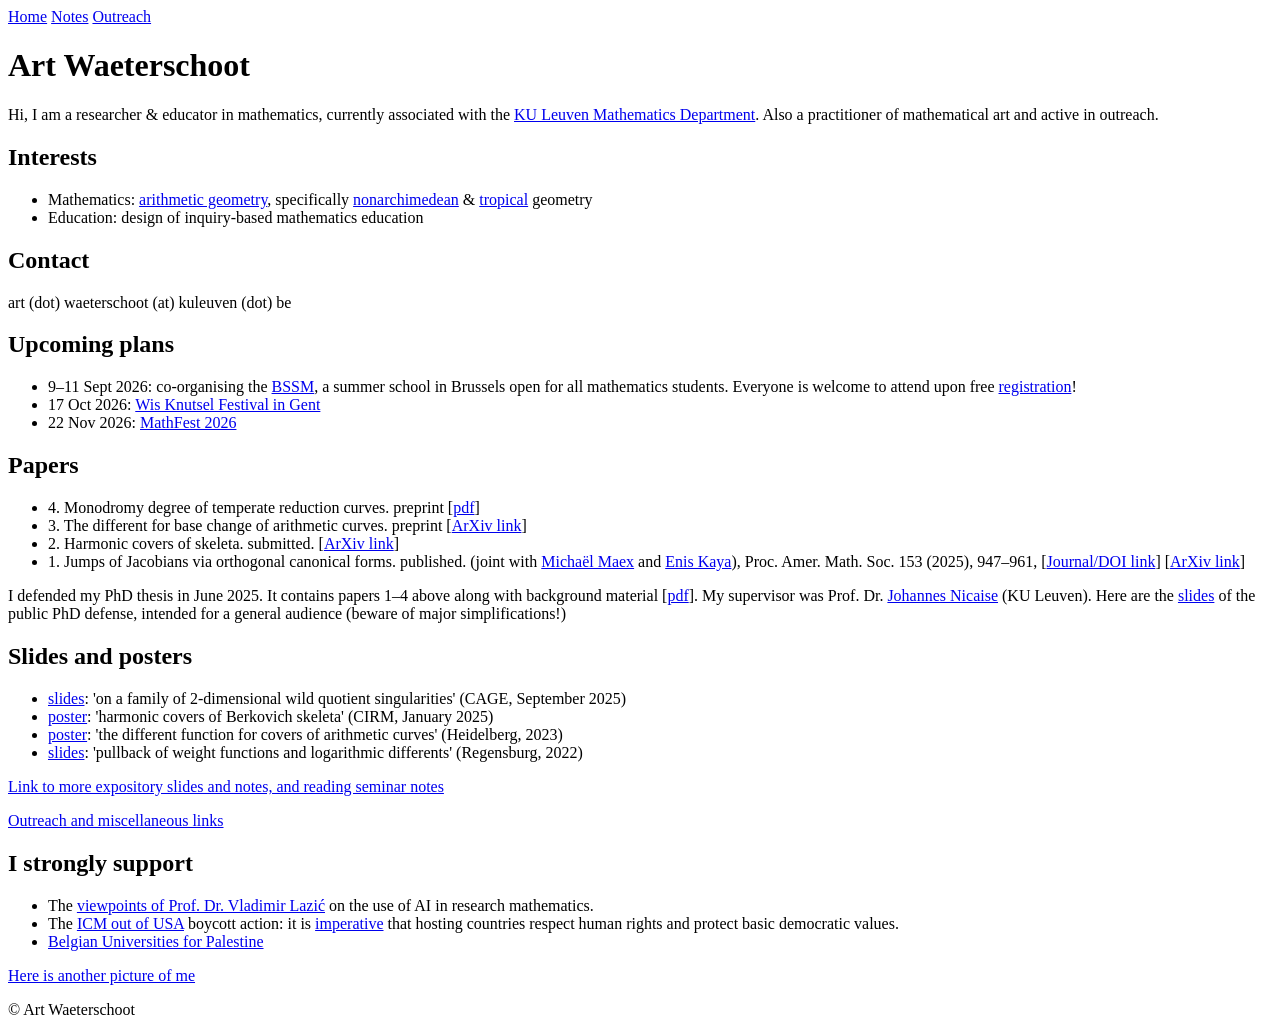
==== index.html @ ec07fb61 "Create index.html" ====
<!DOCTYPE html>
<html lang="en">
<head>
<meta charset="UTF-8">
<title>Art Waeterschoot</title>
<link rel="stylesheet" href="style.css">
</head>
<body>

<nav>
  <a href="index.html">Home</a>
  <a href="notes.html">Notes</a>
  <a href="outreach.html">Outreach</a>
</nav>

<h1>Art Waeterschoot</h1>

<p>Hi, I am a researcher &amp; educator in mathematics, currently associated with the
<a href="https://wis.kuleuven.be/english/welcome">KU Leuven Mathematics Department</a>.
Also a practitioner of mathematical art and active in outreach.</p>

<h2>Interests</h2>
<ul>
  <li>Mathematics: <a href="https://en.wikipedia.org/wiki/Arithmetic_geometry">arithmetic geometry</a>, specifically <a href="https://achinger.impan.pl/lecture20f.html">nonarchimedean</a> &amp; <a href="https://en.wikipedia.org/wiki/Tropical_geometry">tropical</a> geometry</li>
  <li>Education: design of inquiry-based mathematics education</li>
</ul>

<h2>Contact</h2>
<p class="contact">art (dot) waeterschoot (at) kuleuven (dot) be</p>

<h2>Upcoming plans</h2>
<ul>
  <li>9&ndash;11 Sept 2026: co-organising the <a href="https://bssm.ulb.ac.be/en/program.php">BSSM</a>, a summer school in Brussels open for all mathematics students. Everyone is welcome to attend upon free <a href="https://bssm.ulb.ac.be/en/program.php">registration</a>!</li>
  <li>17 Oct 2026: <a href="https://wisknutselfestival.be/">Wis Knutsel Festival in Gent</a></li>
  <li>22 Nov 2026: <a href="https://platformwiskunde.be/mathfest-2026/">MathFest 2026</a></li>
</ul>

<h2>Papers</h2>
<ul>
  <li>4. Monodromy degree of temperate reduction curves. preprint [<a href="https://drive.google.com/file/d/1M4DdERhjg61In66BywOoRIv9bXj4CHa_/view?usp=drive_link">pdf</a>]</li>
  <li>3. The different for base change of arithmetic curves. preprint [<a href="https://arxiv.org/abs/2504.16543">ArXiv link</a>]</li>
  <li>2. Harmonic covers of skeleta. submitted. [<a href="https://arxiv.org/abs/2503.13875">ArXiv link</a>]</li>
  <li>1. Jumps of Jacobians via orthogonal canonical forms. published. (joint with <a href="https://sites.google.com/view/michaelmaex">Micha&euml;l Maex</a> and <a href="https://sites.google.com/view/eniskaya/home">Enis Kaya</a>), Proc. Amer. Math. Soc. 153 (2025), 947&ndash;961, [<a href="https://www.ams.org/journals/proc/0000-000-00/S0002-9939-2025-17067-8/?active=current">Journal/DOI link</a>] [<a href="https://arxiv.org/abs/2308.10241">ArXiv link</a>]</li>
</ul>

<p>I defended my PhD thesis in June 2025. It contains papers 1&ndash;4 above along with background material
[<a href="https://drive.google.com/file/d/1YCsmgxCKl8oJUlzFCjaykdMONYaGMcLX/view?usp=drive_link">pdf</a>].
My supervisor was Prof. Dr. <a href="https://perswww.kuleuven.be/~u0025871/">Johannes Nicaise</a> (KU Leuven).
Here are the <a href="https://drive.google.com/file/d/1gDSkQ_dRCWjrPIzN0CxVvJQ1qH5VWoUp/view?usp=drive_link">slides</a>
of the public PhD defense, intended for a general audience (beware of major simplifications!)</p>

<h2>Slides and posters</h2>
<ul>
  <li><a href="https://drive.google.com/file/d/1RXq5lth-6wga-Q6sN1mpntXo63R3SXLV/view?usp=sharing">slides</a>: 'on a family of 2-dimensional wild quotient singularities' (CAGE, September 2025)</li>
  <li><a href="https://drive.google.com/file/d/1DNzHpopPA5EV6Xj1UV_KgRCO7XWXImw7/view?usp=sharing">poster</a>: 'harmonic covers of Berkovich skeleta' (CIRM, January 2025)</li>
  <li><a href="https://drive.google.com/file/d/1hKp1VNlyDiV0J9sGjd3I3c70O2fQxXVx/view?usp=sharing">poster</a>: 'the different function for covers of arithmetic curves' (Heidelberg, 2023)</li>
  <li><a href="https://drive.google.com/file/d/1L_mGMnKQSWPWDgHBEOE0FGEjM3DzQnwt/view?usp=sharing">slides</a>: 'pullback of weight functions and logarithmic differents' (Regensburg, 2022)</li>
</ul>

<p><a href="https://sites.google.com/d/1IY8T71wJiHauVTY18TRzrWiKy1kldEo5/p/1Mwu7uzI4VSRTEEjm6ok-6EA-lcbP9-cB/edit">Link to more expository slides and notes, and reading seminar notes</a></p>

<p><a href="outreach.html">Outreach and miscellaneous links</a></p>

<h2>I strongly support</h2>
<ul>
  <li>The <a href="https://www.uni-saarland.de/lehrstuhl/lazic/prof-dr-vladimir-lazic/vladimir-lazic-where-i-stand-on-ai.html">viewpoints of Prof. Dr. Vladimir Lazi&#263;</a> on the use of AI in research mathematics.</li>
  <li>The <a href="https://sites.google.com/view/icm2026boycott/home?authuser=0">ICM out of USA</a> boycott action: it is <a href="https://icm2022boycott.org/">imperative</a> that hosting countries respect human rights and protect basic democratic values.</li>
  <li><a href="https://belgianuniversitiesforpalestine.wordpress.com/">Belgian Universities for Palestine</a></li>
</ul>

<p><a href="https://sites.google.com/d/1IY8T71wJiHauVTY18TRzrWiKy1kldEo5/p/1plmawlFwH6k1iohMi8RL_FjXhOsGjtlh/edit">Here is another picture of me</a></p>

<footer>
  &copy; Art Waeterschoot
</footer>

</body>
</html>
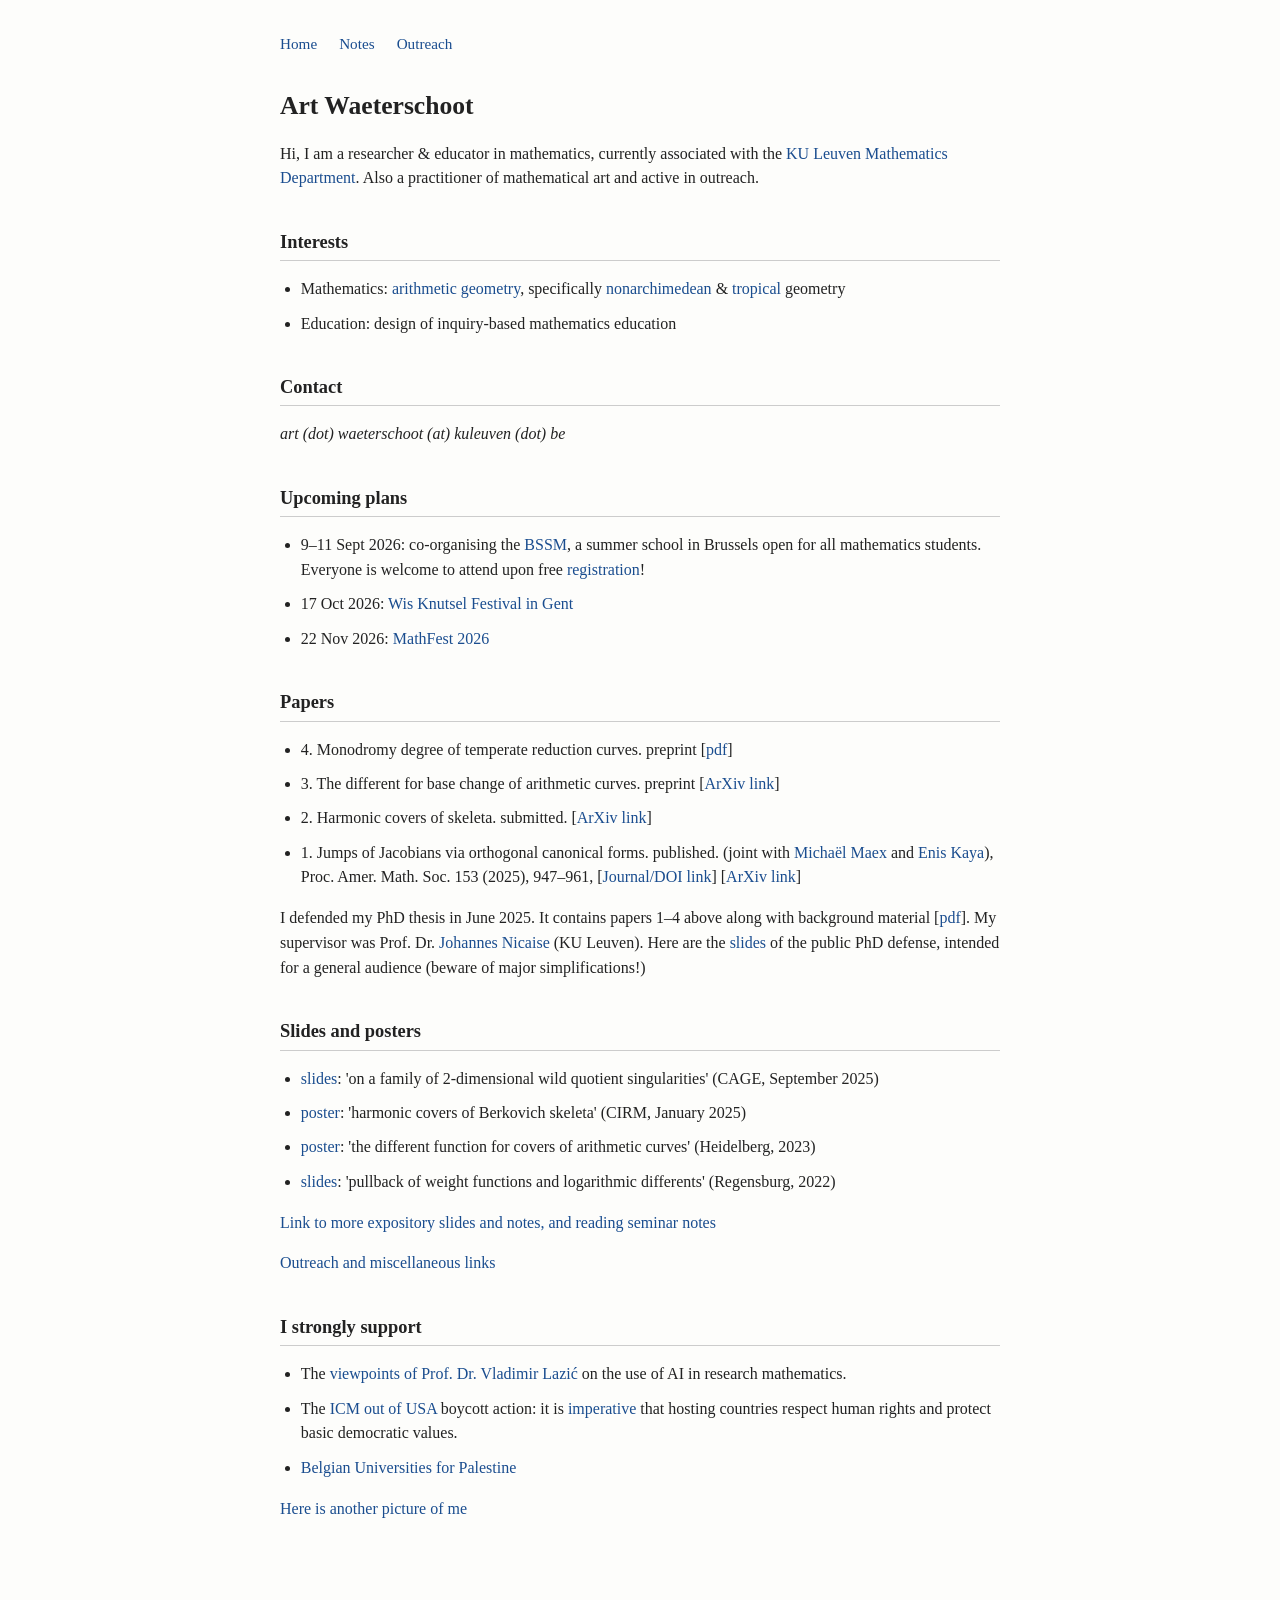
==== commit 8cd1742e: "Update index.html" ====
--- a/index.html
+++ b/index.html
@@ -70,9 +70,6 @@
 
 <p><a href="https://sites.google.com/d/1IY8T71wJiHauVTY18TRzrWiKy1kldEo5/p/1plmawlFwH6k1iohMi8RL_FjXhOsGjtlh/edit">Here is another picture of me</a></p>
 
-<footer>
-  &copy; Art Waeterschoot
-</footer>
 
 </body>
 </html>
--- a/style.css
+++ b/style.css
@@ -0,0 +1,69 @@
+body {
+  font-family: Georgia, 'Times New Roman', serif;
+  max-width: 720px;
+  margin: 0 auto;
+  padding: 2em 1.2em 4em;
+  line-height: 1.55;
+  color: #222;
+  background: #fdfdfb;
+}
+
+h1 {
+  font-size: 1.6em;
+  margin-bottom: 0.2em;
+}
+
+h2 {
+  font-size: 1.15em;
+  margin-top: 2em;
+  border-bottom: 1px solid #ccc;
+  padding-bottom: 0.2em;
+}
+
+nav {
+  margin-bottom: 2em;
+  font-size: 0.95em;
+}
+
+nav a {
+  margin-right: 1.2em;
+}
+
+a {
+  color: #1a4d8f;
+  text-decoration: none;
+}
+
+a:hover {
+  text-decoration: underline;
+}
+
+ul {
+  padding-left: 1.3em;
+}
+
+li {
+  margin-bottom: 0.6em;
+}
+
+.profile-pic {
+  max-width: 220px;
+  border-radius: 6px;
+  float: right;
+  margin: 0 0 1em 1.5em;
+}
+
+.contact {
+  font-style: italic;
+}
+
+footer {
+  margin-top: 3em;
+  font-size: 0.85em;
+  color: #777;
+}
+
+.note {
+  font-size: 0.9em;
+  color: #555;
+}
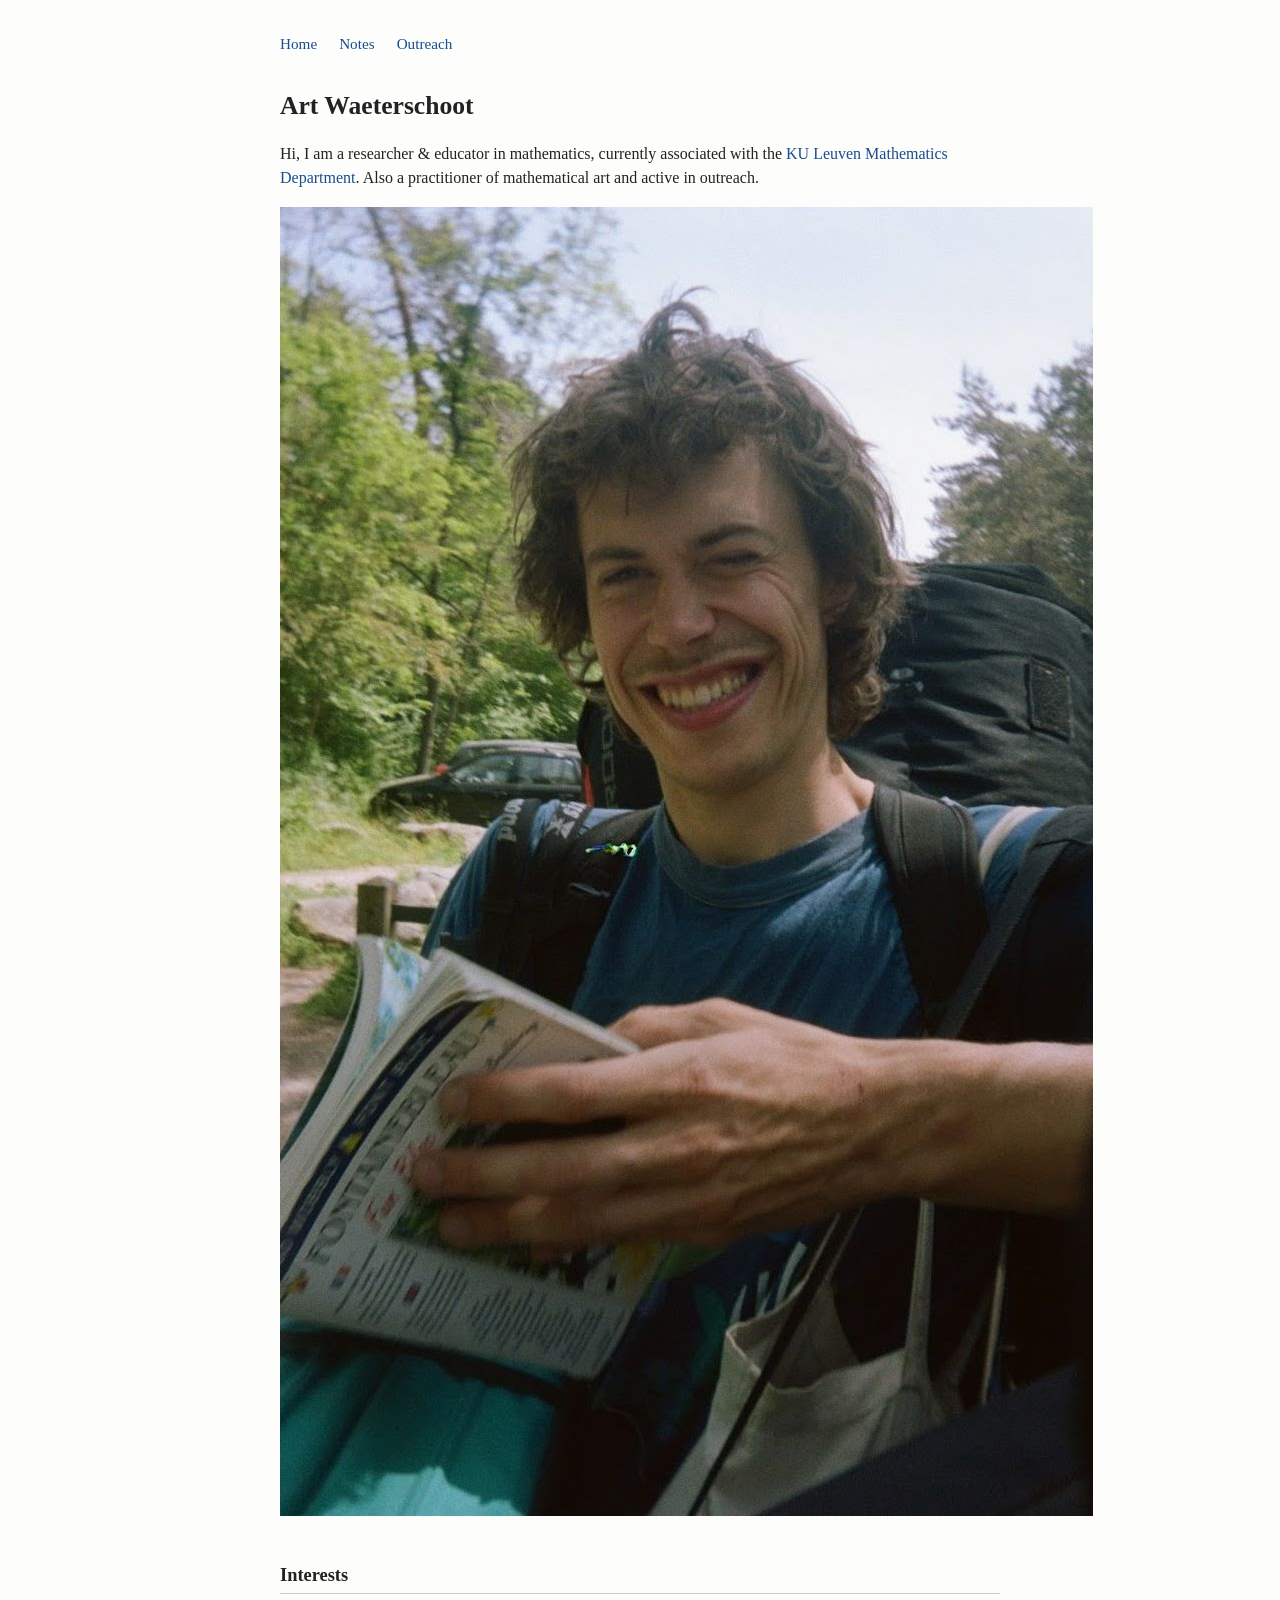
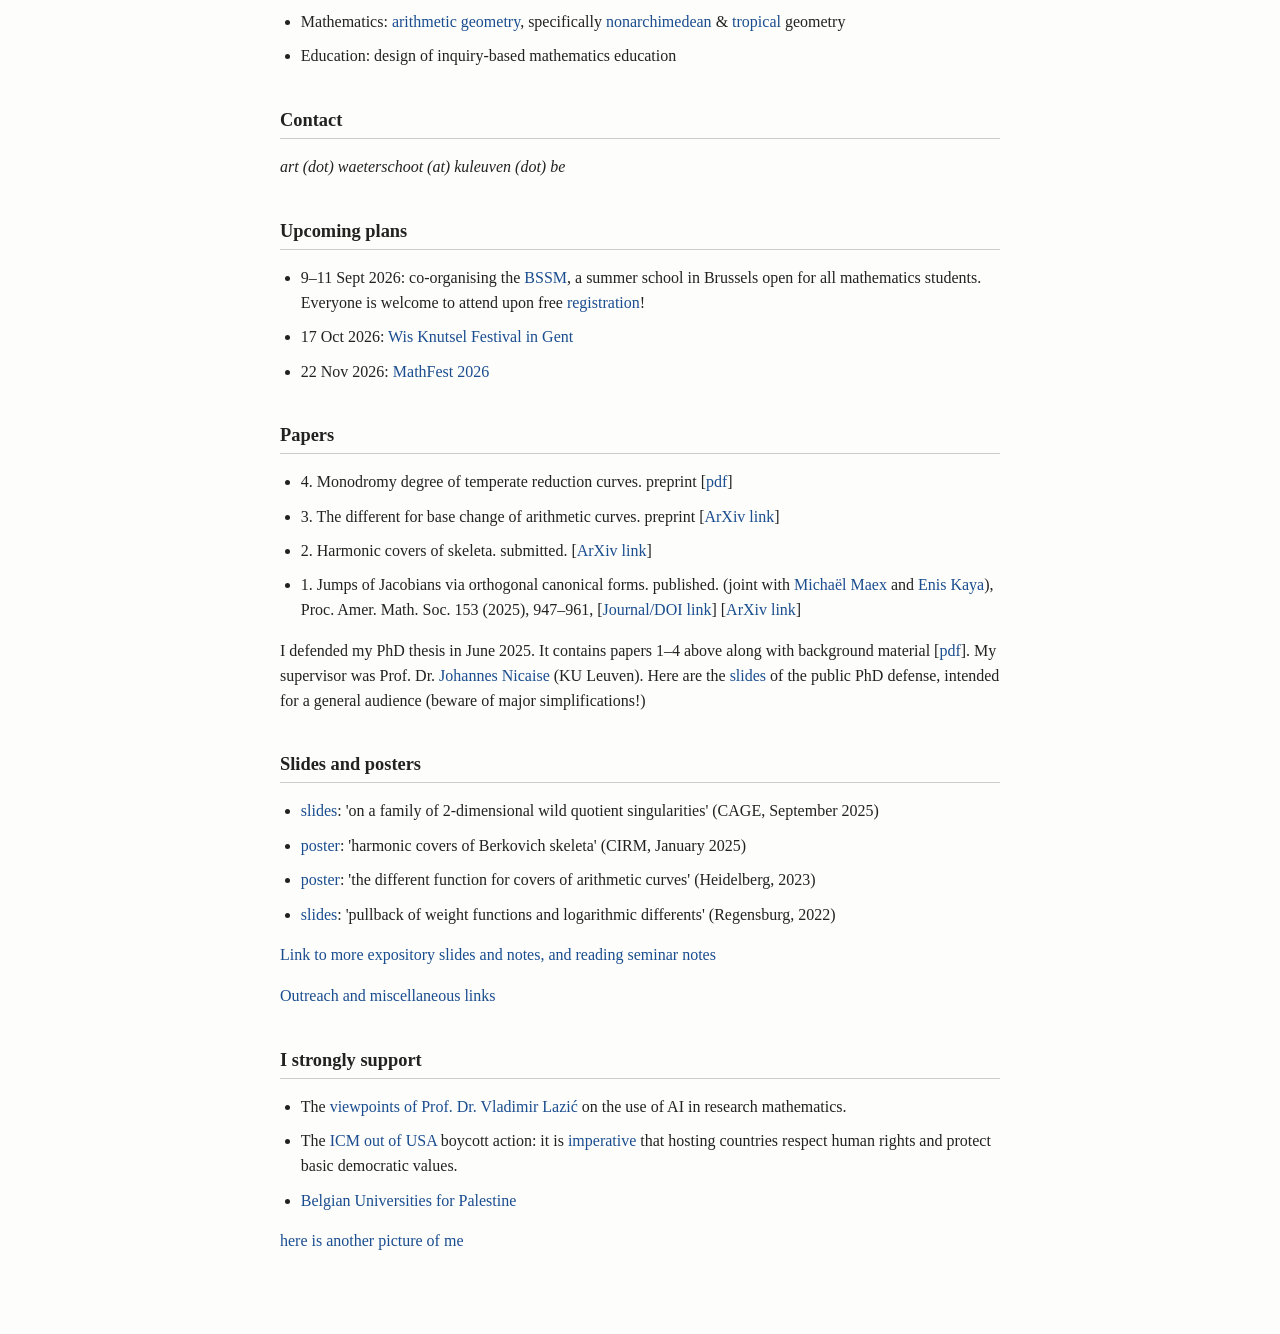
==== commit 3328a1d7: "Update index.html" ====
--- a/index.html
+++ b/index.html
@@ -18,7 +18,8 @@
 <p>Hi, I am a researcher &amp; educator in mathematics, currently associated with the
 <a href="https://wis.kuleuven.be/english/welcome">KU Leuven Mathematics Department</a>.
 Also a practitioner of mathematical art and active in outreach.</p>
-
+  
+<img src="pic.jpg">
 <h2>Interests</h2>
 <ul>
   <li>Mathematics: <a href="https://en.wikipedia.org/wiki/Arithmetic_geometry">arithmetic geometry</a>, specifically <a href="https://achinger.impan.pl/lecture20f.html">nonarchimedean</a> &amp; <a href="https://en.wikipedia.org/wiki/Tropical_geometry">tropical</a> geometry</li>
@@ -68,7 +69,7 @@
   <li><a href="https://belgianuniversitiesforpalestine.wordpress.com/">Belgian Universities for Palestine</a></li>
 </ul>
 
-<p><a href="https://sites.google.com/d/1IY8T71wJiHauVTY18TRzrWiKy1kldEo5/p/1plmawlFwH6k1iohMi8RL_FjXhOsGjtlh/edit">Here is another picture of me</a></p>
+<p><a href="picture.html">here is another picture of me</a></p>
 
 
 </body>
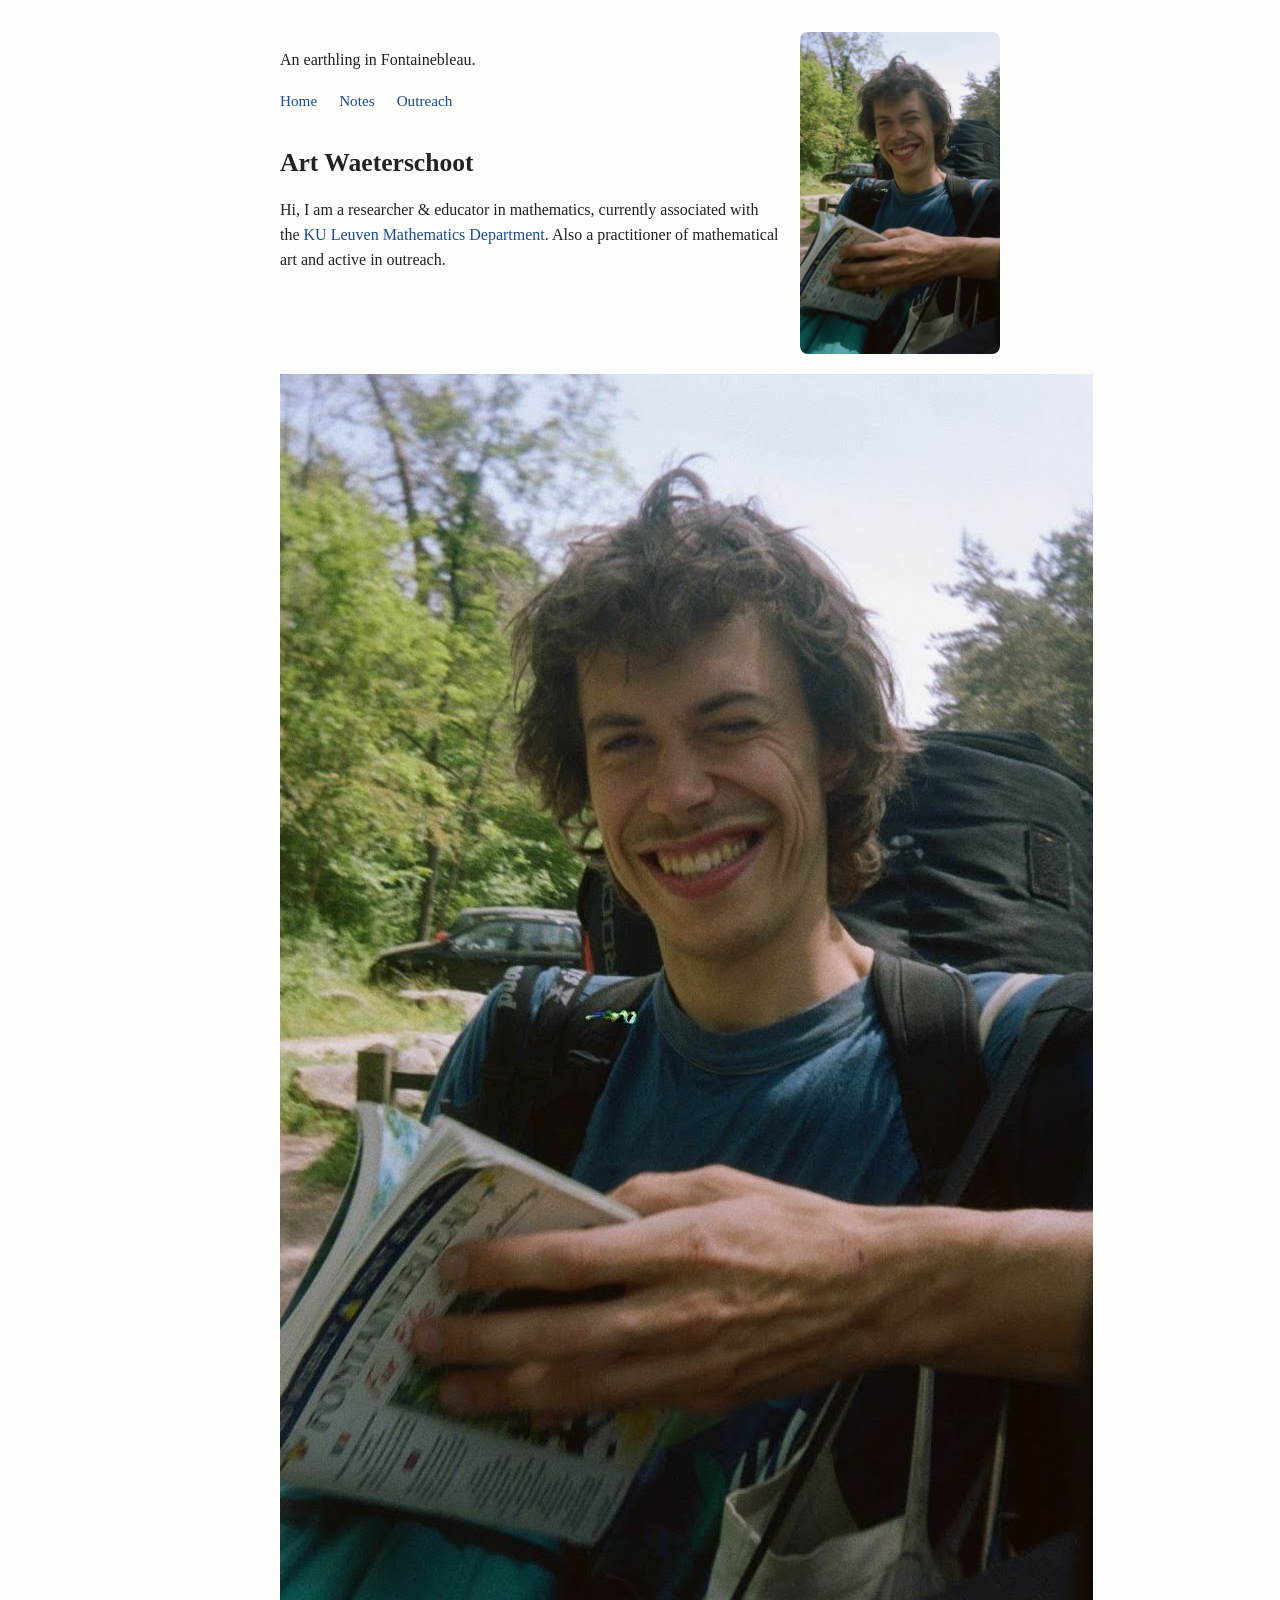
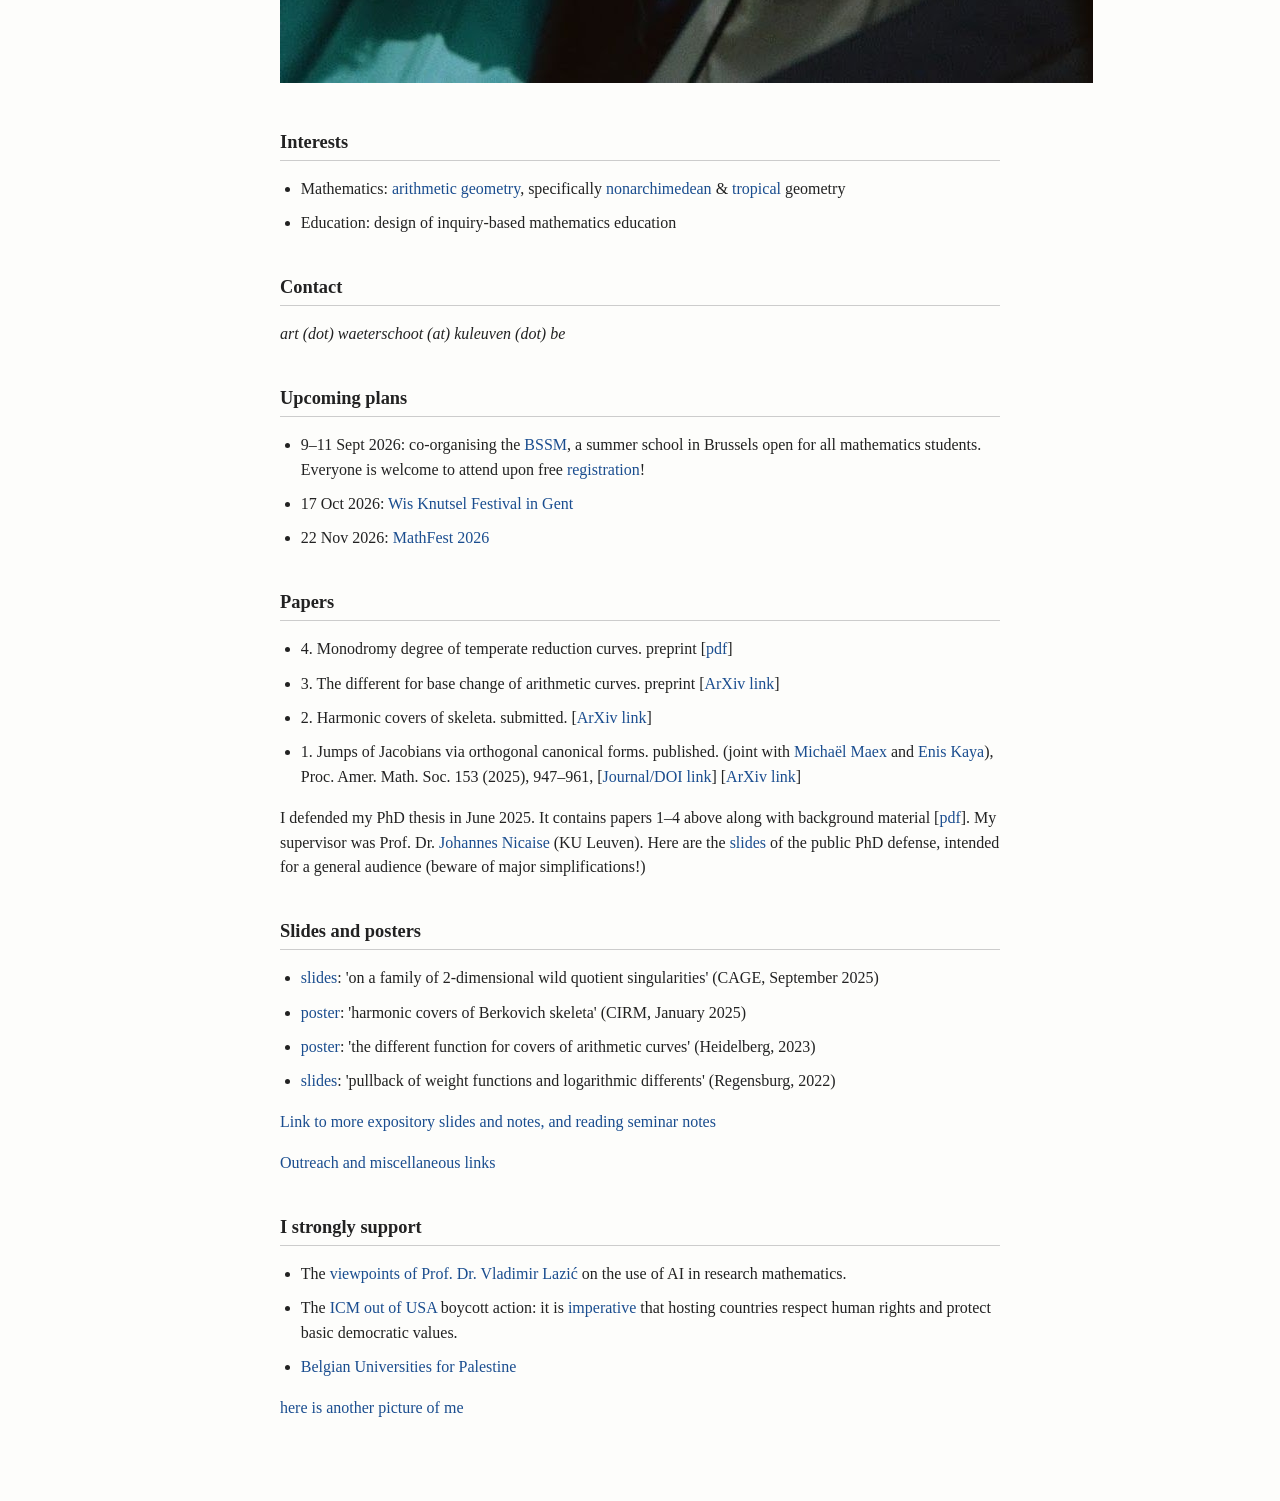
==== commit 95cd9ff2: "Update index.html" ====
--- a/index.html
+++ b/index.html
@@ -4,8 +4,31 @@
 <meta charset="UTF-8">
 <title>Art Waeterschoot</title>
 <link rel="stylesheet" href="style.css">
+   <style>
+        .corner-img {
+            /* Makes the picture smaller while maintaining proportions */
+            width: 200px; 
+            height: auto;
+            
+            /* Pushes the picture nicely to the right corner */
+            float: right; 
+            
+            /* Adds some breathing room so text doesn't touch the image */
+            margin-left: 20px; 
+            margin-bottom: 20px; 
+            
+            /* Optional: makes it look polished */
+            border-radius: 8px; 
+        }
+    </style>
 </head>
+
 <body>
+
+    <img src="pic.jpg" alt="pic" class="corner-img">
+    <p> An earthling in Fontainebleau.</p>
+
+
 
 <nav>
   <a href="index.html">Home</a>
@@ -69,7 +92,7 @@
   <li><a href="https://belgianuniversitiesforpalestine.wordpress.com/">Belgian Universities for Palestine</a></li>
 </ul>
 
-<p><a href="picture.html">here is another picture of me</a></p>
+<p><a href="pic.html">here is another picture of me</a></p>
 
 
 </body>
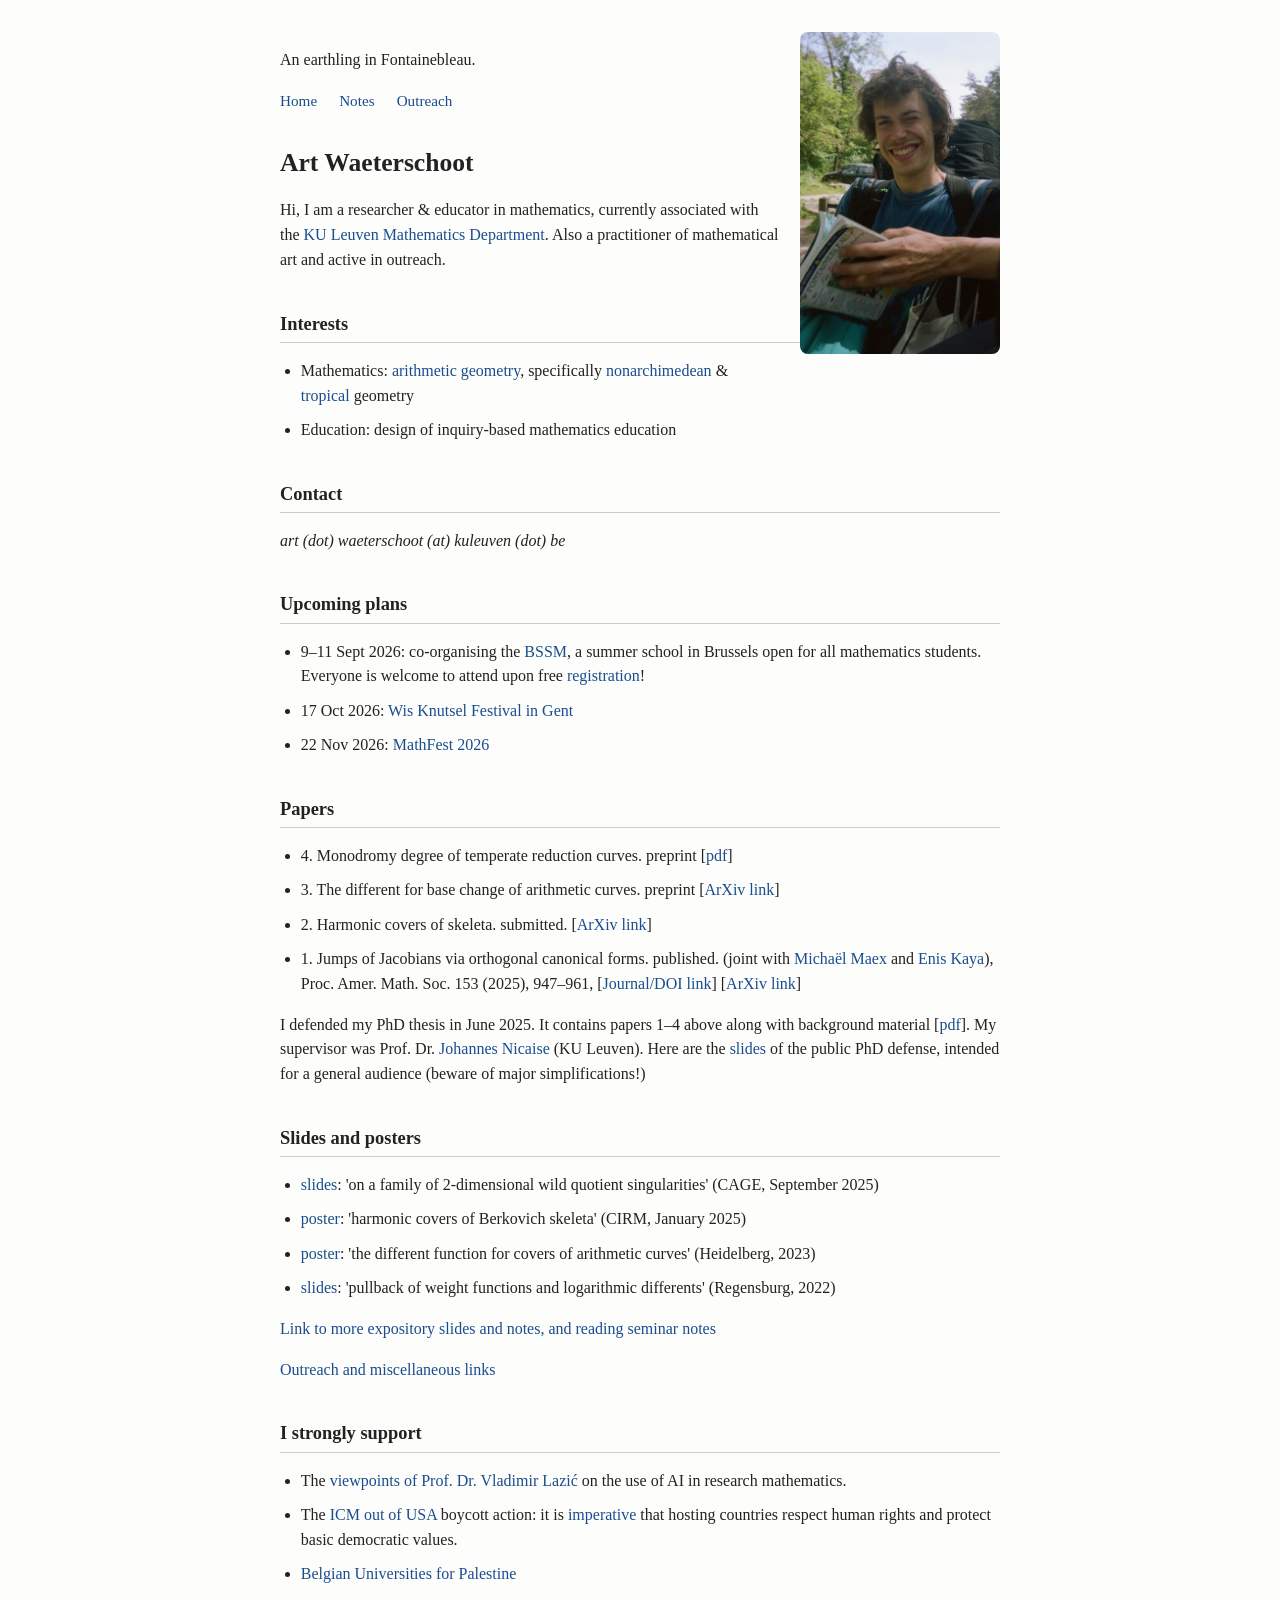
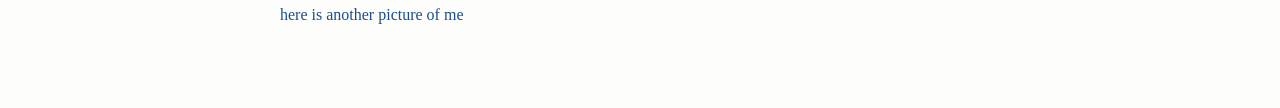
==== commit 20ae149f: "Update index.html" ====
--- a/index.html
+++ b/index.html
@@ -42,7 +42,7 @@
 <a href="https://wis.kuleuven.be/english/welcome">KU Leuven Mathematics Department</a>.
 Also a practitioner of mathematical art and active in outreach.</p>
   
-<img src="pic.jpg">
+
 <h2>Interests</h2>
 <ul>
   <li>Mathematics: <a href="https://en.wikipedia.org/wiki/Arithmetic_geometry">arithmetic geometry</a>, specifically <a href="https://achinger.impan.pl/lecture20f.html">nonarchimedean</a> &amp; <a href="https://en.wikipedia.org/wiki/Tropical_geometry">tropical</a> geometry</li>
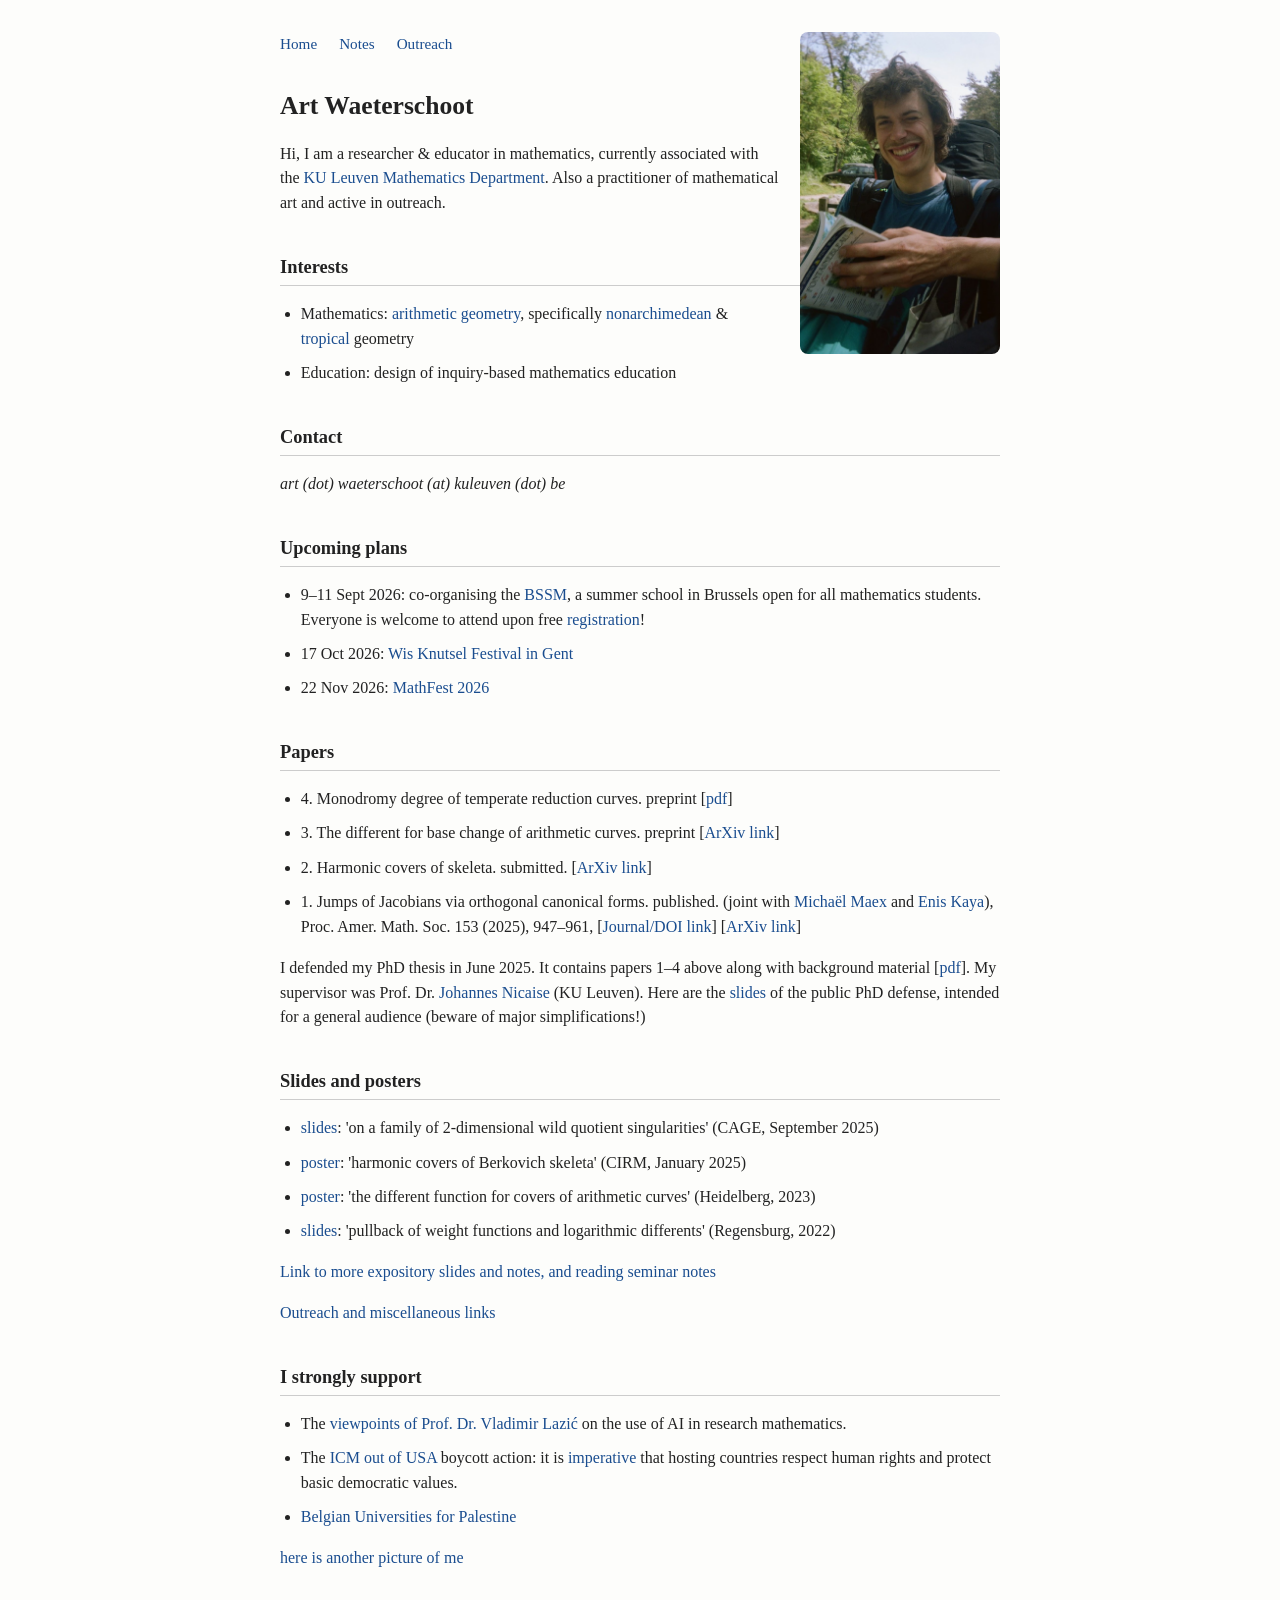
==== commit 4394a578: "Update index.html" ====
--- a/index.html
+++ b/index.html
@@ -26,7 +26,6 @@
 <body>
 
     <img src="pic.jpg" alt="pic" class="corner-img">
-    <p> An earthling in Fontainebleau.</p>
 
 
 
@@ -81,7 +80,7 @@
   <li><a href="https://drive.google.com/file/d/1L_mGMnKQSWPWDgHBEOE0FGEjM3DzQnwt/view?usp=sharing">slides</a>: 'pullback of weight functions and logarithmic differents' (Regensburg, 2022)</li>
 </ul>
 
-<p><a href="https://sites.google.com/d/1IY8T71wJiHauVTY18TRzrWiKy1kldEo5/p/1Mwu7uzI4VSRTEEjm6ok-6EA-lcbP9-cB/edit">Link to more expository slides and notes, and reading seminar notes</a></p>
+<p><a href="notes.html">Link to more expository slides and notes, and reading seminar notes</a></p>
 
 <p><a href="outreach.html">Outreach and miscellaneous links</a></p>
 
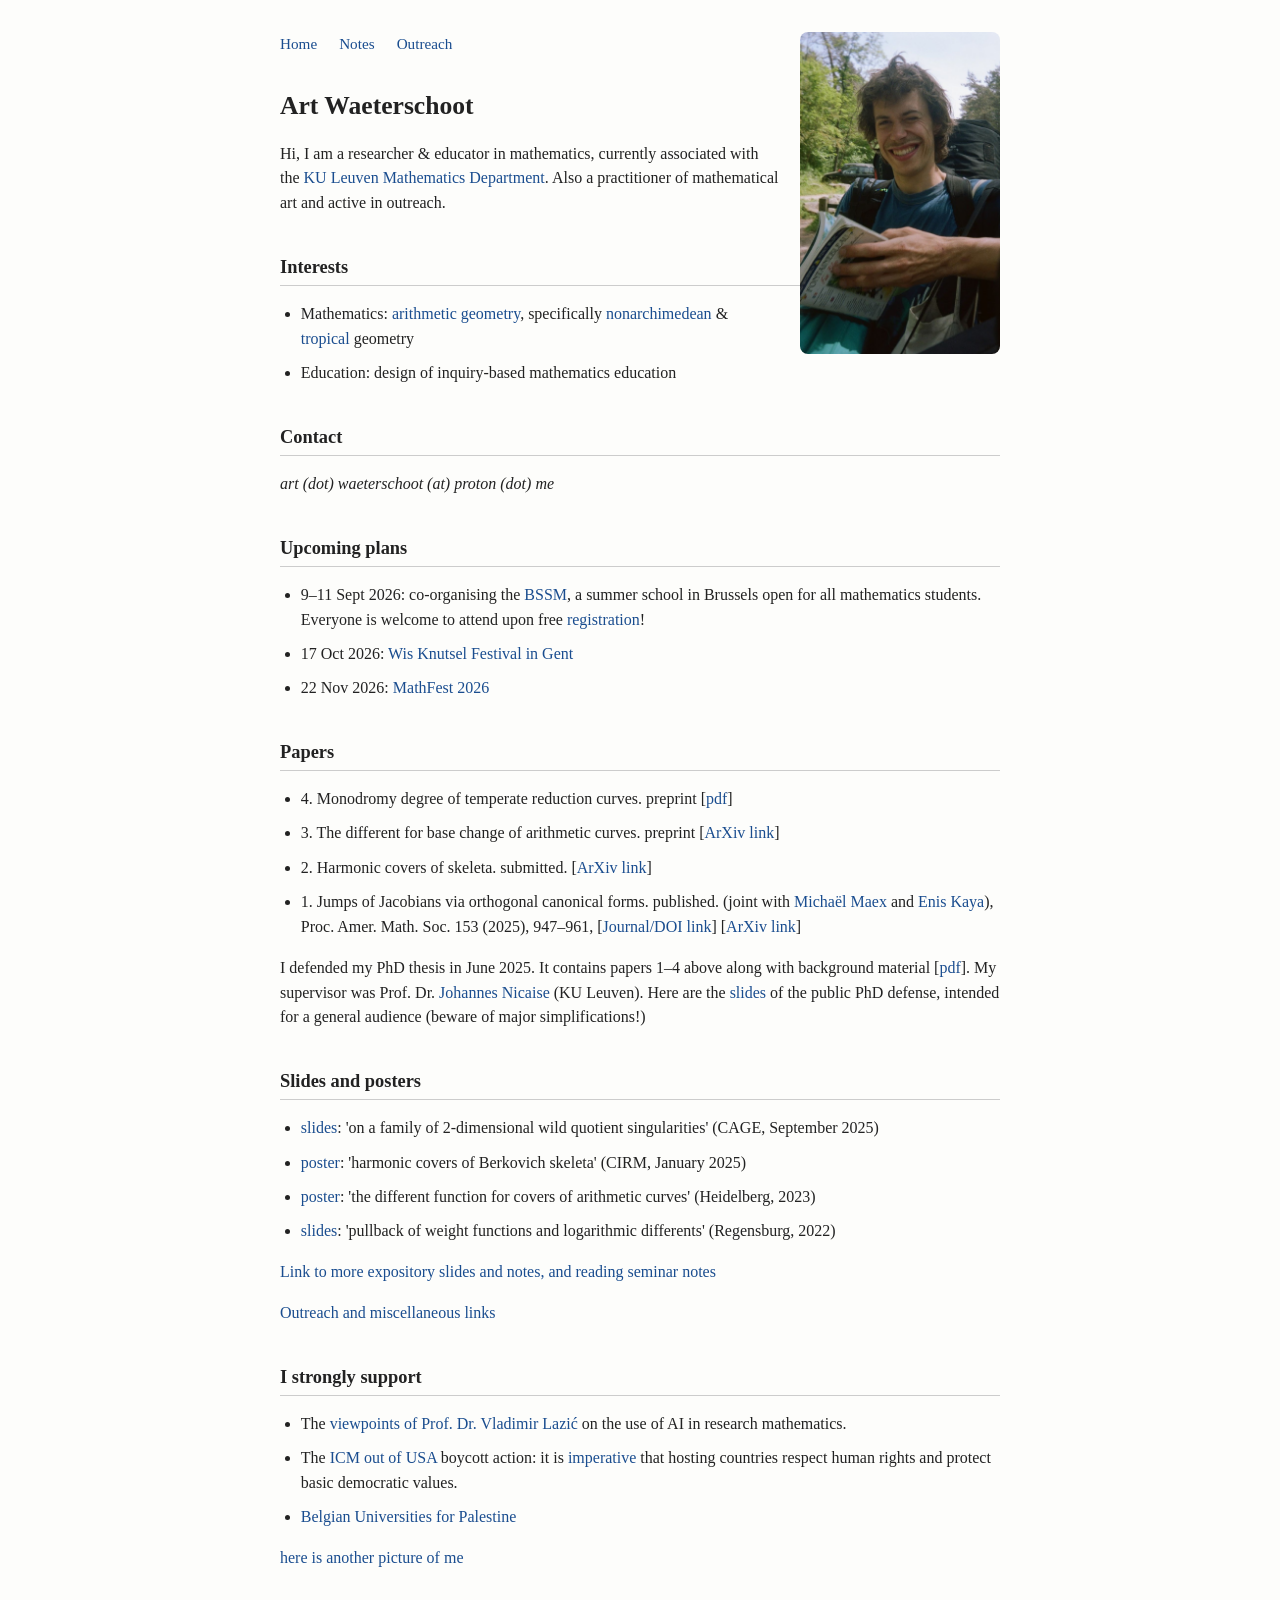
==== commit 4d173c8a: "Update index.html" ====
--- a/index.html
+++ b/index.html
@@ -49,7 +49,7 @@
 </ul>
 
 <h2>Contact</h2>
-<p class="contact">art (dot) waeterschoot (at) kuleuven (dot) be</p>
+<p class="contact">art (dot) waeterschoot (at) proton (dot) me</p>
 
 <h2>Upcoming plans</h2>
 <ul>
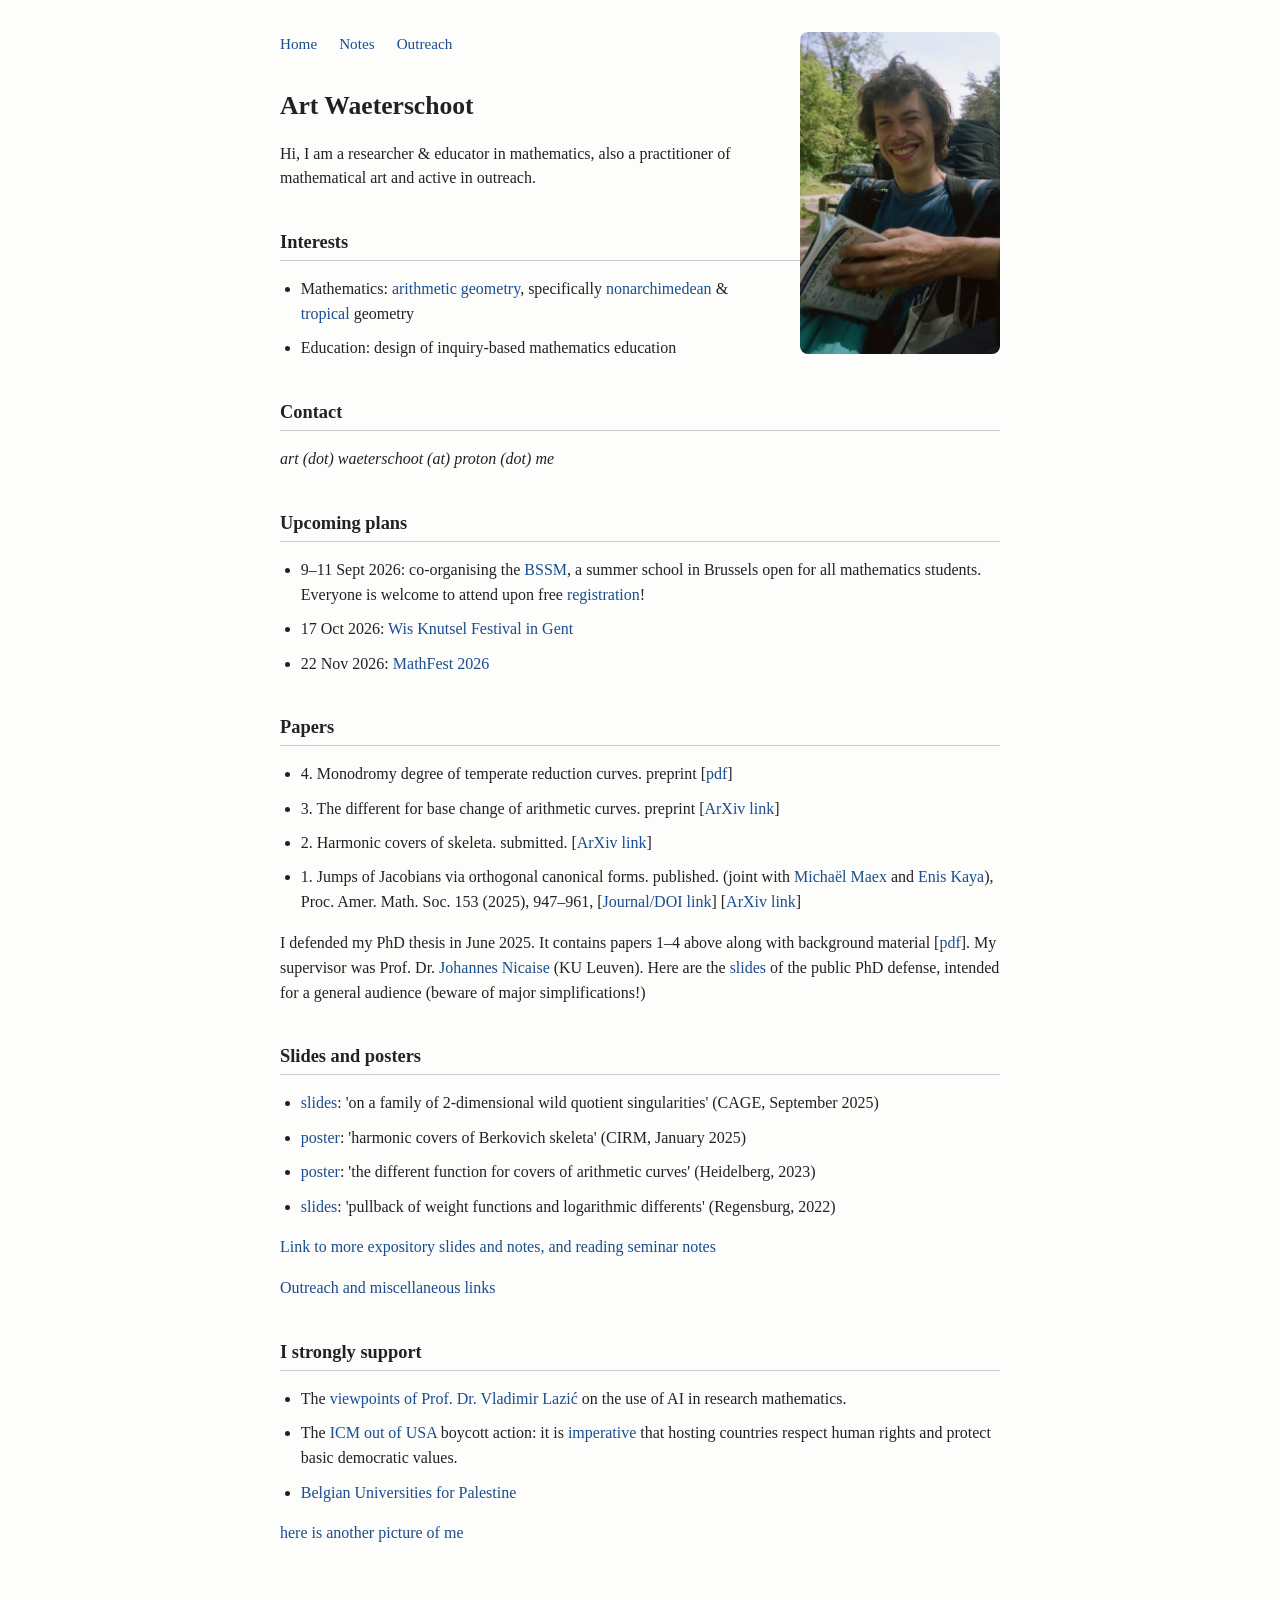
==== commit 057b7ba2: "Update index.html" ====
--- a/index.html
+++ b/index.html
@@ -37,9 +37,7 @@
 
 <h1>Art Waeterschoot</h1>
 
-<p>Hi, I am a researcher &amp; educator in mathematics, currently associated with the
-<a href="https://wis.kuleuven.be/english/welcome">KU Leuven Mathematics Department</a>.
-Also a practitioner of mathematical art and active in outreach.</p>
+<p>Hi, I am a researcher &amp; educator in mathematics, also a practitioner of mathematical art and active in outreach.</p>
   
 
 <h2>Interests</h2>
